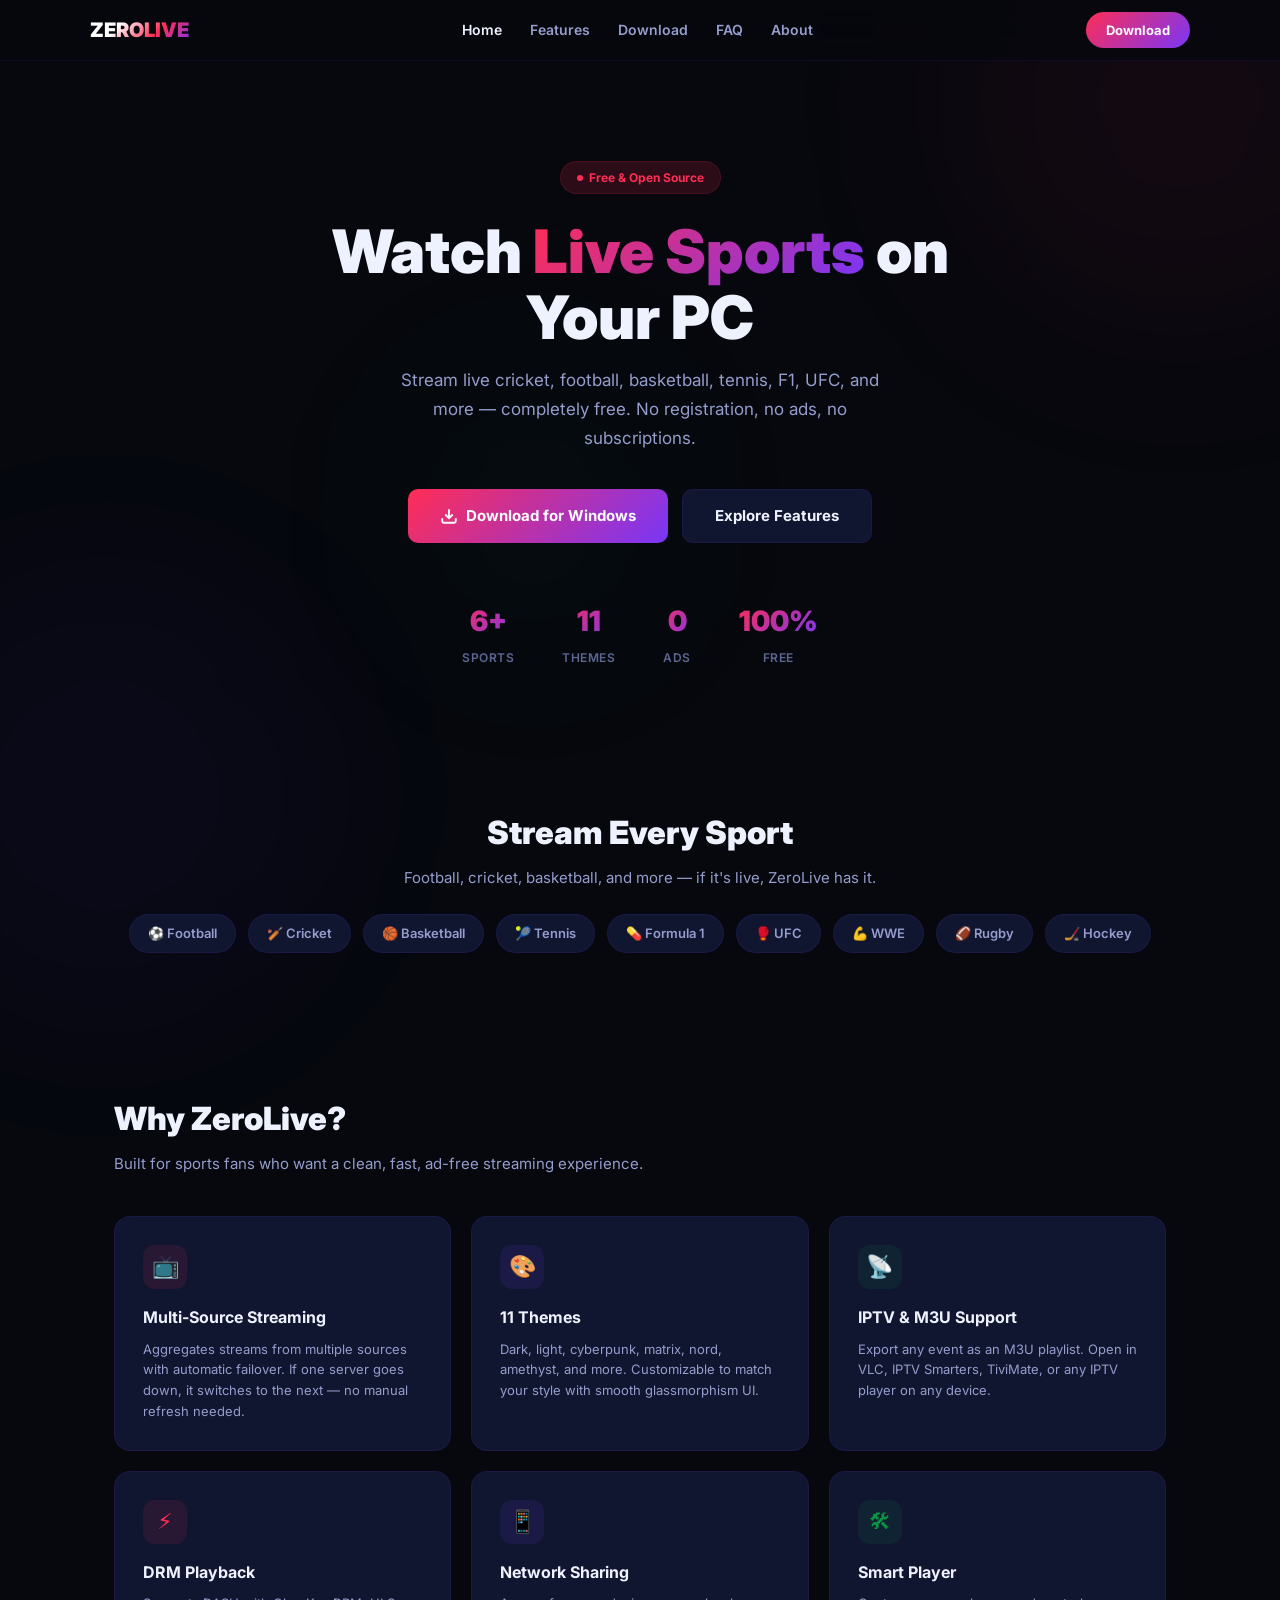
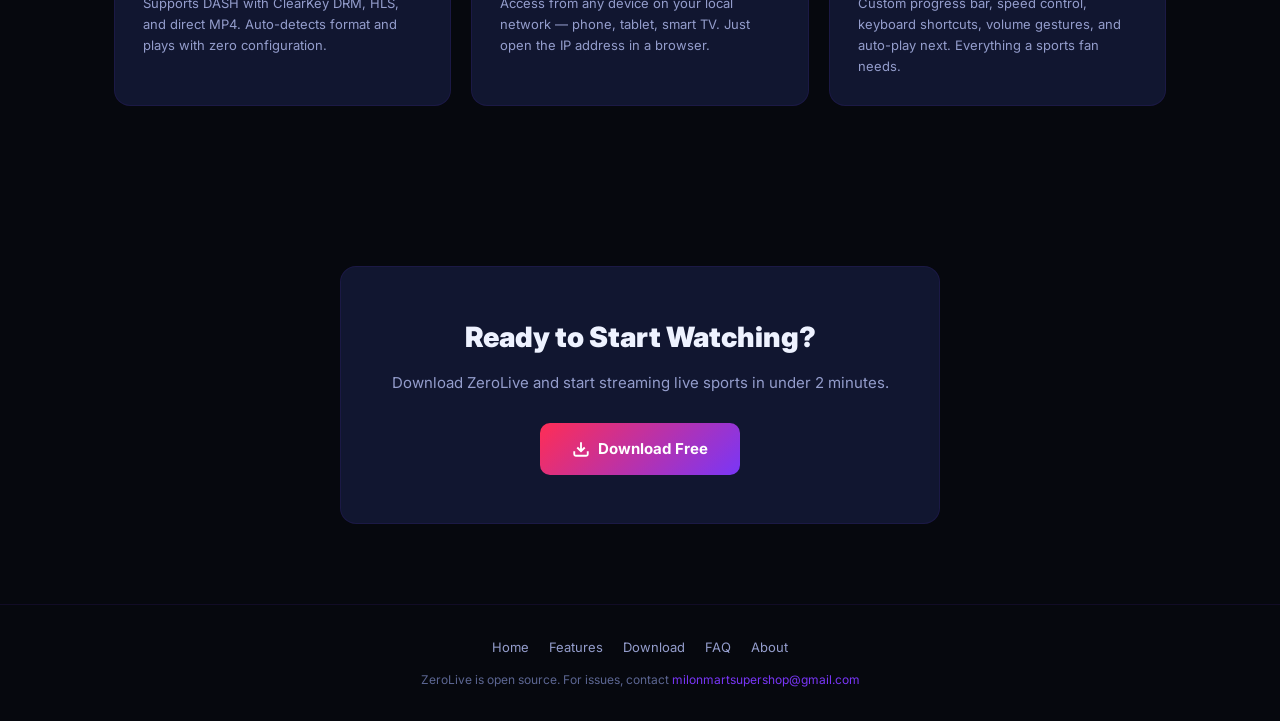
==== random_web/index.html @ c25fa60c "Redesign website pages, add download mirrors, remove personal branding - random_web/: Professional m" ====
<!doctype html>
<html lang="en">
<head>
<meta charset="utf-8">
<meta name="viewport" content="width=device-width,initial-scale=1">
<title>ZeroLive — Free Live Sports Streaming App | Watch Cricket, Football, NBA Online</title>
<meta name="description" content="ZeroLive is a free live sports streaming app for Windows. Watch live cricket, football, basketball, tennis, F1, UFC, and more. No registration, no ads, completely free.">
<meta name="keywords" content="live sports streaming, watch cricket live, live football free, sports streaming app, live cricket stream, football live stream free, NBA live, F1 stream, UFC live, IPTV sports, HLS player, free sports streaming">
<meta property="og:title" content="ZeroLive — Free Live Sports Streaming">
<meta property="og:description" content="Watch live cricket, football, basketball, tennis, F1, and more. Free, open source, no ads.">
<meta property="og:type" content="website">
<link rel="icon" href="data:image/svg+xml,<svg xmlns='http://www.w3.org/2000/svg' viewBox='0 0 32 32'><rect width='32' height='32' rx='8' fill='url(%23g)'/><defs><linearGradient id='g' x1='0%25' y1='0%25' x2='100%25' y2='100%25'><stop offset='0%25' stop-color='%23ff2d55'/><stop offset='100%25' stop-color='%237936f7'/></linearGradient></defs><text x='16' y='22' text-anchor='middle' fill='white' font-size='17' font-weight='bold'>Z</text></svg>">
<link href="https://fonts.googleapis.com/css2?family=Inter:wght@400;500;600;700;800;900&display=swap" rel="stylesheet">
<link rel="stylesheet" href="style.css">
</head>
<body>
<div class="orb orb-1"></div>
<div class="orb orb-2"></div>
<div class="orb orb-3"></div>

<nav>
  <div class="nav-inner">
    <a href="index.html" class="nav-logo">ZEROLIVE</a>
    <button class="nav-toggle" onclick="document.querySelector('.nav-links').classList.toggle('open')">&#9776;</button>
    <ul class="nav-links">
      <li><a href="index.html" class="active">Home</a></li>
      <li><a href="features.html">Features</a></li>
      <li><a href="download.html">Download</a></li>
      <li><a href="faq.html">FAQ</a></li>
      <li><a href="about.html">About</a></li>
    </ul>
    <a href="download.html" class="nav-cta">Download</a>
  </div>
</nav>

<section class="hero">
  <div class="hero-badge"><span class="dot"></span> Free &amp; Open Source</div>
  <h1 class="fade-up">Watch <span class="grad">Live Sports</span> on Your PC</h1>
  <p class="hero-sub fade-up">Stream live cricket, football, basketball, tennis, F1, UFC, and more — completely free. No registration, no ads, no subscriptions.</p>
  <div class="hero-actions fade-up">
    <a href="download.html" class="btn btn-primary">
      <svg viewBox="0 0 24 24" fill="none" stroke="currentColor" stroke-width="2.5"><path d="M21 15v4a2 2 0 01-2 2H5a2 2 0 01-2-2v-4M7 10l5 5 5-5M12 15V3"/></svg>
      Download for Windows
    </a>
    <a href="features.html" class="btn btn-secondary">Explore Features</a>
  </div>
  <div class="hero-stats fade-up">
    <div class="hero-stat"><div class="hero-stat-num">6+</div><div class="hero-stat-label">Sports</div></div>
    <div class="hero-stat"><div class="hero-stat-num">11</div><div class="hero-stat-label">Themes</div></div>
    <div class="hero-stat"><div class="hero-stat-num">0</div><div class="hero-stat-label">Ads</div></div>
    <div class="hero-stat"><div class="hero-stat-num">100%</div><div class="hero-stat-label">Free</div></div>
  </div>
</section>

<section class="sports">
  <div class="container">
    <div class="section-title">Stream Every Sport</div>
    <div class="section-sub" style="margin:0 auto">Football, cricket, basketball, and more — if it's live, ZeroLive has it.</div>
    <div class="sports-row">
      <span class="sport-chip">&#9917; Football</span>
      <span class="sport-chip">&#127951; Cricket</span>
      <span class="sport-chip">&#127936; Basketball</span>
      <span class="sport-chip">&#127934; Tennis</span>
      <span class="sport-chip">&#128138; Formula 1</span>
      <span class="sport-chip">&#129354; UFC</span>
      <span class="sport-chip">&#128170; WWE</span>
      <span class="sport-chip">&#127944; Rugby</span>
      <span class="sport-chip">&#127954; Hockey</span>
    </div>
  </div>
</section>

<section class="features">
  <div class="container">
    <div class="section-title">Why ZeroLive?</div>
    <div class="section-sub">Built for sports fans who want a clean, fast, ad-free streaming experience.</div>
    <div class="features-grid">
      <div class="feature-card">
        <div class="feature-icon red">&#128250;</div>
        <h3>Multi-Source Streaming</h3>
        <p>Aggregates streams from multiple sources with automatic failover. If one server goes down, it switches to the next — no manual refresh needed.</p>
      </div>
      <div class="feature-card">
        <div class="feature-icon purple">&#127912;</div>
        <h3>11 Themes</h3>
        <p>Dark, light, cyberpunk, matrix, nord, amethyst, and more. Customizable to match your style with smooth glassmorphism UI.</p>
      </div>
      <div class="feature-card">
        <div class="feature-icon green">&#128225;</div>
        <h3>IPTV &amp; M3U Support</h3>
        <p>Export any event as an M3U playlist. Open in VLC, IPTV Smarters, TiviMate, or any IPTV player on any device.</p>
      </div>
      <div class="feature-card">
        <div class="feature-icon red">&#9889;</div>
        <h3>DRM Playback</h3>
        <p>Supports DASH with ClearKey DRM, HLS, and direct MP4. Auto-detects format and plays with zero configuration.</p>
      </div>
      <div class="feature-card">
        <div class="feature-icon purple">&#128241;</div>
        <h3>Network Sharing</h3>
        <p>Access from any device on your local network — phone, tablet, smart TV. Just open the IP address in a browser.</p>
      </div>
      <div class="feature-card">
        <div class="feature-icon green">&#128736;</div>
        <h3>Smart Player</h3>
        <p>Custom progress bar, speed control, keyboard shortcuts, volume gestures, and auto-play next. Everything a sports fan needs.</p>
      </div>
    </div>
  </div>
</section>

<section class="cta">
  <div class="cta-box">
    <h2>Ready to Start Watching?</h2>
    <p>Download ZeroLive and start streaming live sports in under 2 minutes.</p>
    <a href="download.html" class="btn btn-primary">
      <svg viewBox="0 0 24 24" fill="none" stroke="currentColor" stroke-width="2.5"><path d="M21 15v4a2 2 0 01-2 2H5a2 2 0 01-2-2v-4M7 10l5 5 5-5M12 15V3"/></svg>
      Download Free
    </a>
  </div>
</section>

<footer>
  <div class="footer-links">
    <a href="index.html">Home</a>
    <a href="features.html">Features</a>
    <a href="download.html">Download</a>
    <a href="faq.html">FAQ</a>
    <a href="about.html">About</a>
  </div>
  <p>ZeroLive is open source. For issues, contact <a href="mailto:milonmartsupershop@gmail.com">milonmartsupershop@gmail.com</a></p>
</footer>
</body>
</html>
---- random_web/style.css ----
*,*::before,*::after{box-sizing:border-box;margin:0;padding:0}
:root{
  --bg:#06080e;--bg-2:#0c1020;--bg-card:#111630;--bg-card-hover:#161d40;
  --accent-1:#ff2d55;--accent-2:#7936f7;--accent-glow:rgba(255,45,85,.15);
  --text:#eef2ff;--text-2:#949dcc;--text-3:#5c6692;
  --line:rgba(121,54,247,.1);--line-strong:rgba(121,54,247,.2);
  --radius:16px;--radius-sm:10px;--radius-pill:999px;
}
html{scroll-behavior:smooth}
body{background:var(--bg);color:var(--text);font-family:'Inter',system-ui,-apple-system,sans-serif;line-height:1.6;min-height:100vh;overflow-x:hidden}
a{color:var(--accent-2);text-decoration:none;transition:color .2s}
a:hover{color:var(--accent-1)}
img{max-width:100%;display:block}

/* Orb background */
.orb{position:fixed;border-radius:50%;pointer-events:none;z-index:0;filter:blur(100px);opacity:.7}
.orb-1{width:500px;height:500px;background:rgba(255,45,85,.08);top:-150px;right:-150px;animation:orbFloat 15s ease-in-out infinite}
.orb-2{width:450px;height:450px;background:rgba(121,54,247,.07);bottom:-120px;left:-120px;animation:orbFloat 15s ease-in-out infinite -5s}
.orb-3{width:300px;height:300px;background:rgba(11,148,68,.06);top:40%;left:30%;animation:orbFloat 15s ease-in-out infinite -10s}
@keyframes orbFloat{0%,100%{transform:translate(0,0) scale(1)}50%{transform:translate(30px,-30px) scale(1.08)}}

/* Nav */
nav{position:sticky;top:0;z-index:100;background:rgba(6,8,14,.85);backdrop-filter:blur(20px);border-bottom:1px solid var(--line);padding:0 24px}
.nav-inner{max-width:1100px;margin:0 auto;display:flex;align-items:center;justify-content:space-between;height:60px}
.nav-logo{font-size:20px;font-weight:900;background:linear-gradient(135deg,#fff 30%,var(--accent-1),var(--accent-2));-webkit-background-clip:text;-webkit-text-fill-color:transparent;background-clip:text}
.nav-links{display:flex;gap:28px;list-style:none}
.nav-links a{font-size:14px;font-weight:600;color:var(--text-2);transition:color .2s}
.nav-links a:hover,.nav-links a.active{color:var(--text)}
.nav-cta{padding:8px 20px;border-radius:var(--radius-pill);background:linear-gradient(135deg,var(--accent-1),var(--accent-2));color:#fff;font-size:13px;font-weight:700;text-decoration:none;transition:transform .2s,box-shadow .2s}
.nav-cta:hover{transform:translateY(-1px);box-shadow:0 4px 20px rgba(255,45,85,.3);color:#fff}
.nav-toggle{display:none;background:none;border:none;color:var(--text);font-size:24px;cursor:pointer}

/* Sections */
section{position:relative;z-index:1}
.container{max-width:1100px;margin:0 auto;padding:0 24px}
.section-title{font-size:32px;font-weight:900;margin-bottom:8px}
.section-sub{font-size:15px;color:var(--text-2);margin-bottom:40px;max-width:560px}

/* Hero */
.hero{padding:100px 24px 80px;text-align:center}
.hero-badge{display:inline-flex;align-items:center;gap:6px;padding:6px 16px;border-radius:var(--radius-pill);background:var(--accent-glow);border:1px solid rgba(255,45,85,.15);font-size:12px;font-weight:700;color:var(--accent-1);margin-bottom:24px}
.hero-badge .dot{width:6px;height:6px;border-radius:50%;background:var(--accent-1);animation:pulse 2s infinite}
.hero h1{font-size:clamp(36px,6vw,60px);font-weight:900;line-height:1.1;margin-bottom:16px;max-width:700px;margin-left:auto;margin-right:auto}
.hero h1 .grad{background:linear-gradient(135deg,var(--accent-1),var(--accent-2));-webkit-background-clip:text;-webkit-text-fill-color:transparent;background-clip:text}
.hero-sub{font-size:17px;color:var(--text-2);max-width:520px;margin:0 auto 36px;line-height:1.7}
.hero-actions{display:flex;gap:14px;justify-content:center;flex-wrap:wrap}
.btn{display:inline-flex;align-items:center;gap:8px;padding:14px 32px;border-radius:var(--radius-sm);font-size:15px;font-weight:700;text-decoration:none;border:none;cursor:pointer;transition:all .25s}
.btn-primary{background:linear-gradient(135deg,var(--accent-1),var(--accent-2));color:#fff}
.btn-primary:hover{transform:translateY(-2px);box-shadow:0 8px 30px rgba(255,45,85,.3);color:#fff}
.btn-secondary{background:var(--bg-card);border:1px solid var(--line);color:var(--text)}
.btn-secondary:hover{border-color:var(--line-strong);transform:translateY(-2px);color:var(--text)}
.btn svg{width:18px;height:18px}
.hero-stats{display:flex;justify-content:center;gap:48px;margin-top:56px}
.hero-stat{text-align:center}
.hero-stat-num{font-size:28px;font-weight:900;background:linear-gradient(135deg,var(--accent-1),var(--accent-2));-webkit-background-clip:text;-webkit-text-fill-color:transparent;background-clip:text}
.hero-stat-label{font-size:12px;color:var(--text-3);font-weight:600;text-transform:uppercase;letter-spacing:.5px;margin-top:4px}

/* Features grid */
.features{padding:80px 24px}
.features-grid{display:grid;grid-template-columns:repeat(auto-fit,minmax(300px,1fr));gap:20px}
.feature-card{background:var(--bg-card);border:1px solid var(--line);border-radius:var(--radius);padding:28px;transition:all .3s}
.feature-card:hover{border-color:var(--line-strong);transform:translateY(-3px);box-shadow:0 8px 40px rgba(0,0,0,.3)}
.feature-icon{width:44px;height:44px;border-radius:12px;display:flex;align-items:center;justify-content:center;margin-bottom:16px;font-size:22px}
.feature-icon.red{background:rgba(255,45,85,.1);color:var(--accent-1)}
.feature-icon.purple{background:rgba(121,54,247,.1);color:var(--accent-2)}
.feature-icon.green{background:rgba(11,148,68,.1);color:#0b9444}
.feature-card h3{font-size:16px;font-weight:700;margin-bottom:8px}
.feature-card p{font-size:13px;color:var(--text-2);line-height:1.6}

/* Sports bar */
.sports{padding:60px 24px;text-align:center}
.sports-row{display:flex;justify-content:center;flex-wrap:wrap;gap:12px;margin-top:24px}
.sport-chip{padding:8px 18px;border-radius:var(--radius-pill);background:var(--bg-card);border:1px solid var(--line);font-size:13px;font-weight:600;color:var(--text-2);transition:all .2s}
.sport-chip:hover{border-color:var(--accent-2);color:var(--text)}

/* CTA */
.cta{padding:80px 24px;text-align:center}
.cta-box{max-width:600px;margin:0 auto;background:var(--bg-card);border:1px solid var(--line);border-radius:var(--radius);padding:48px 32px}
.cta-box h2{font-size:28px;font-weight:900;margin-bottom:12px}
.cta-box p{font-size:15px;color:var(--text-2);margin-bottom:28px}

/* FAQ */
.faq{padding:80px 24px}
.faq-list{max-width:700px;margin:0 auto}
.faq-item{border-bottom:1px solid var(--line)}
.faq-q{display:flex;align-items:center;justify-content:space-between;padding:20px 0;cursor:pointer;font-size:15px;font-weight:600;color:var(--text);gap:12px;list-style:none;background:none;border:none;width:100%;text-align:left}
.faq-q::-webkit-details-marker{display:none}
.faq-q .icon{font-size:20px;color:var(--text-3);transition:transform .2s;flex-shrink:0}
.faq-item[open] .faq-q .icon{transform:rotate(45deg)}
.faq-a{padding:0 0 20px;font-size:14px;color:var(--text-2);line-height:1.7}

/* Page header */
.page-hero{padding:80px 24px 40px;text-align:center}
.page-hero h1{font-size:clamp(28px,5vw,42px);font-weight:900;margin-bottom:12px}
.page-hero p{font-size:15px;color:var(--text-2);max-width:500px;margin:0 auto}

/* Download page */
.download-section{padding:40px 24px 80px}
.dl-card{max-width:600px;margin:0 auto;background:var(--bg-card);border:1px solid var(--line);border-radius:var(--radius);padding:32px;text-align:center}
.dl-card h2{font-size:22px;font-weight:800;margin-bottom:8px}
.dl-card .size{font-size:13px;color:var(--text-3);margin-bottom:24px}
.install-steps{text-align:left;margin-top:24px;padding-top:24px;border-top:1px solid var(--line)}
.install-steps h3{font-size:12px;font-weight:700;text-transform:uppercase;letter-spacing:.8px;color:var(--text-3);margin-bottom:16px}
.install-steps ol{padding-left:20px;counter-reset:step}
.install-steps li{padding:10px 0;font-size:14px;color:var(--text-2);line-height:1.6;border-bottom:1px solid var(--line)}
.install-steps li:last-child{border-bottom:none}
.install-steps li strong{color:var(--text)}
.alt-install{max-width:600px;margin:32px auto 0;background:var(--bg-card);border:1px solid var(--line);border-radius:var(--radius);padding:28px}
.alt-install h3{font-size:14px;font-weight:700;margin-bottom:12px}
.alt-install code{display:block;background:var(--bg);border:1px solid var(--line);border-radius:var(--radius-sm);padding:16px;font-size:13px;color:var(--accent-2);font-family:'JetBrains Mono',monospace;overflow-x:auto;white-space:pre}

/* Features page */
.features-page{padding:40px 24px 80px}
.feat-group{margin-bottom:48px}
.feat-group h2{font-size:20px;font-weight:800;margin-bottom:20px;padding-bottom:12px;border-bottom:1px solid var(--line)}
.feat-list{display:grid;grid-template-columns:repeat(auto-fit,minmax(280px,1fr));gap:16px}
.feat-item{background:var(--bg-card);border:1px solid var(--line);border-radius:var(--radius-sm);padding:20px}
.feat-item h4{font-size:14px;font-weight:700;margin-bottom:6px}
.feat-item p{font-size:13px;color:var(--text-2);line-height:1.6}

/* About page */
.about-page{padding:40px 24px 80px}
.about-content{max-width:700px;margin:0 auto}
.about-content h2{font-size:20px;font-weight:800;margin:32px 0 12px}
.about-content p{font-size:14px;color:var(--text-2);line-height:1.8;margin-bottom:12px}
.about-content ul{padding-left:20px;margin-bottom:16px}
.about-content li{font-size:14px;color:var(--text-2);line-height:1.8;margin-bottom:4px}
.about-content li strong{color:var(--text)}

/* Footer */
footer{position:relative;z-index:1;border-top:1px solid var(--line);padding:32px 24px;text-align:center}
footer p{font-size:12px;color:var(--text-3)}
footer .footer-links{display:flex;justify-content:center;gap:20px;margin-bottom:12px}
footer .footer-links a{font-size:13px;color:var(--text-2)}

/* Animations */
@keyframes pulse{0%,100%{opacity:1}50%{opacity:.3}}
@keyframes fadeUp{from{opacity:0;transform:translateY(20px)}to{opacity:1;transform:translateY(0)}}
.fade-up{animation:fadeUp .6s ease-out both}

/* Responsive */
@media(max-width:768px){
  .nav-links{display:none;position:absolute;top:60px;left:0;right:0;background:rgba(6,8,14,.98);backdrop-filter:blur(20px);flex-direction:column;padding:20px 24px;gap:16px;border-bottom:1px solid var(--line)}
  .nav-links.open{display:flex}
  .nav-toggle{display:block}
  .hero{padding:60px 24px 50px}
  .hero-stats{gap:24px}
  .hero-stat-num{font-size:22px}
  .features-grid{grid-template-columns:1fr}
  .feat-list{grid-template-columns:1fr}
}
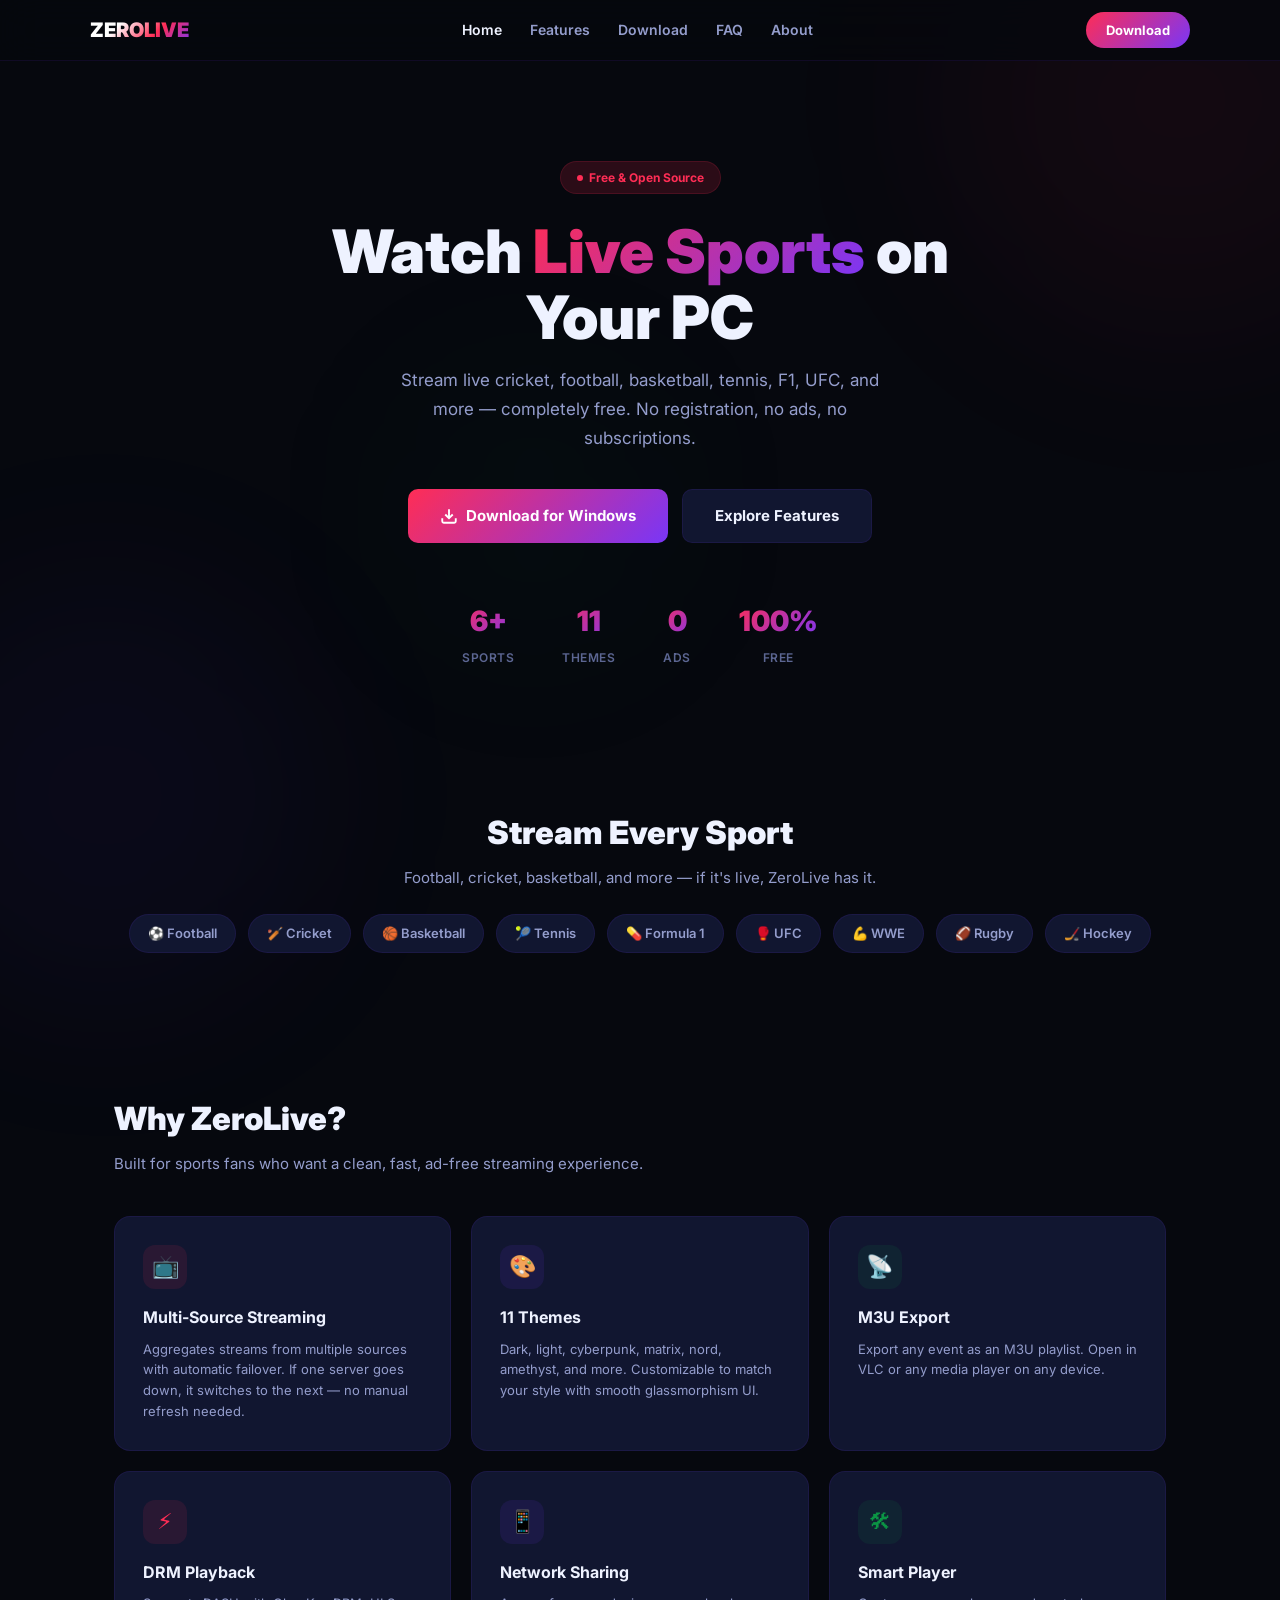
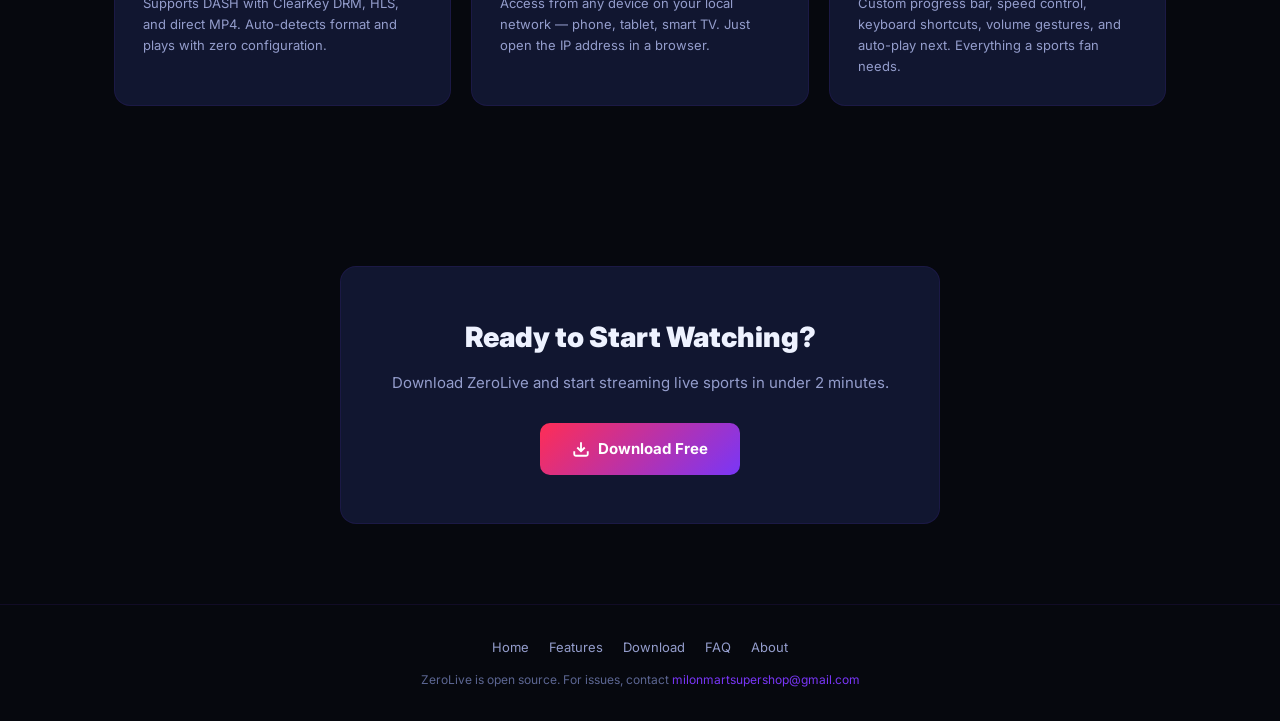
==== commit a16dcf32: "Remove all IPTV, admin, MAINM3U references from website and README" ====
--- a/random_web/index.html
+++ b/random_web/index.html
@@ -5,7 +5,7 @@
 <meta name="viewport" content="width=device-width,initial-scale=1">
 <title>ZeroLive — Free Live Sports Streaming App | Watch Cricket, Football, NBA Online</title>
 <meta name="description" content="ZeroLive is a free live sports streaming app for Windows. Watch live cricket, football, basketball, tennis, F1, UFC, and more. No registration, no ads, completely free.">
-<meta name="keywords" content="live sports streaming, watch cricket live, live football free, sports streaming app, live cricket stream, football live stream free, NBA live, F1 stream, UFC live, IPTV sports, HLS player, free sports streaming">
+<meta name="keywords" content="live sports streaming, watch cricket live, live football free, sports streaming app, live cricket stream, football live stream free, NBA live, F1 stream, UFC live, HLS player, free sports streaming">
 <meta property="og:title" content="ZeroLive — Free Live Sports Streaming">
 <meta property="og:description" content="Watch live cricket, football, basketball, tennis, F1, and more. Free, open source, no ads.">
 <meta property="og:type" content="website">
@@ -87,8 +87,8 @@
       </div>
       <div class="feature-card">
         <div class="feature-icon green">&#128225;</div>
-        <h3>IPTV &amp; M3U Support</h3>
-        <p>Export any event as an M3U playlist. Open in VLC, IPTV Smarters, TiviMate, or any IPTV player on any device.</p>
+        <h3>M3U Export</h3>
+        <p>Export any event as an M3U playlist. Open in VLC or any media player on any device.</p>
       </div>
       <div class="feature-card">
         <div class="feature-icon red">&#9889;</div>
